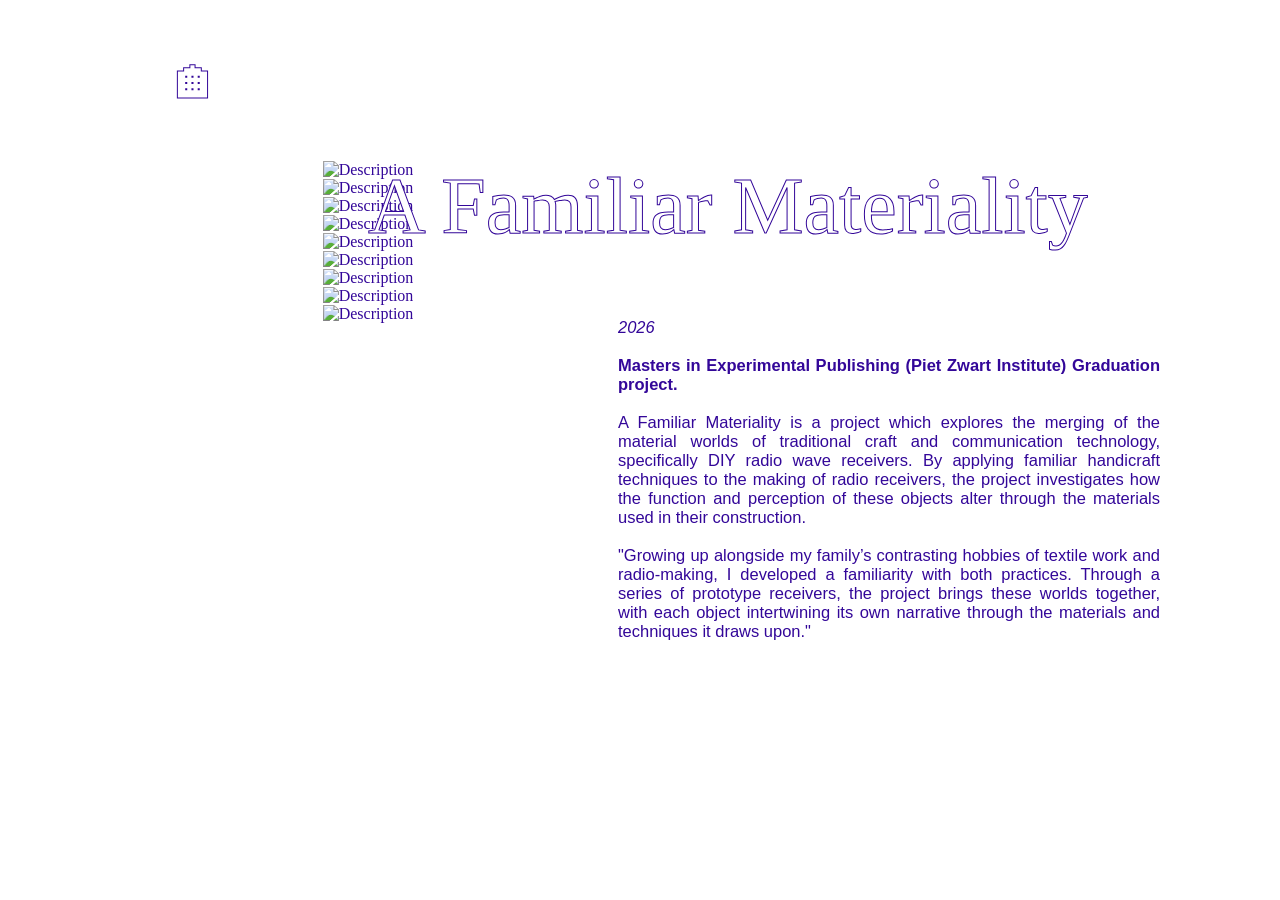
==== afamiliarmateriality.html @ bce734e3 "Add files via upload" ====
<!DOCTYPE html>
<html>
<head>
    <meta name="viewport" content="width=device-width, initial-scale=1.0">
    <title>Martina Farrugia</title>
    <link rel="stylesheet" href="artworkpages.css">
</head>
<body>

<a href="martinafarrugia.html"><h1>🏠︎</h1></a><br>

<div class="content">

  <div class="fixed-column">
    <img src="website images/projects/afm/afm_1.jpeg" alt="Description">
    <img src="website images/projects/afm/afm_2.jpeg" alt="Description">
    <img src="website images/projects/afm/afm_3.jpeg" alt="Description">
    <img src="website images/projects/afm/afm_4.jpeg" alt="Description">
    <img src="website images/projects/afm/afm_5.jpeg" alt="Description">
    <img src="website images/projects/afm/afm_6.jpeg" alt="Description">
        <img src="website images/projects/afm/afm_7.jpeg" alt="Description">
    <img src="website images/projects/afm/afm_8.jpeg" alt="Description">
    <img src="website images/projects/afm/afm_9.jpeg" alt="Description">



  </div>

  <span class="title">
  A Familiar Materiality
  <img class="preview"
       src="website images/diagrams/mothersarchive.png"s>
</span>

  <p>
    <i>2026</i>
    <br><br>
<b>Masters in Experimental Publishing (Piet Zwart Institute) Graduation project. </b>
    <br><br>
A Familiar Materiality is a project which explores the merging of the material worlds of traditional craft and communication technology, specifically DIY radio wave receivers. By applying familiar handicraft techniques to the making of radio receivers, the project investigates how the function and perception of these objects alter through the materials used in their construction.
<br><br>
"Growing up alongside my family’s contrasting hobbies of textile work and radio-making, I developed a familiarity with both practices. Through a series of prototype receivers, the project brings these worlds together, with each object intertwining its own narrative through the materials and techniques it draws upon."  </p>

</div>
</body>
</html>
---- artworkpages.css ----
body {
  font-family: 'Times New Roman', Times, serif;
  padding-left: 160px;
  padding-right: 160px;
  padding-top: 10px;
  padding-bottom: 10px;
  color: #330799;
}

.content {
  position: relative; /* for the overlap */
}

/* image column */
.fixed-column {
  float: left;
  width: 400px;
  display: flex;
  flex-direction: column;
  align-items: center;
  gap: 0px;
  margin-right: 20px;
  padding-bottom: 50px;
}

.fixed-column img {
  max-width: 100%;
  height: auto;
}

/* this helps the title overlap the images */
.title {
  font-size: 80px;
  line-height: 70px;
  color: white;
  -webkit-text-stroke: 1px #330799;

  position: absolute;
  top: 10px;
  left: 200px;
  z-index: 10;
}

.title:hover {
  color: #71be52;
  -webkit-text-stroke: 1px #71be52;
  font-style: italic;
}

/* text about work */
p {
  padding-left: 450px;
  padding-right:120px;
  text-align: left;
  text-justify: inter-word;
  padding-top: 140px;
  text-align: justify;
  text-justify: inter-word;
  font-size: 16.5px;
  position:fixed;
  font-family:sans-serif;
}

/* info page */
h2 {
  text-align: right;
  font-size: 40px;
  color: white;
  -webkit-text-stroke: 0.01px #330799;
}

/* the house icon takes you back to the homepage */
h1 {
    font-size:50px;
    font-family: sans-serif;
  color: white;
  -webkit-text-stroke: 1px #330799; }
h1:hover {
  font-size: 50px;
   color: #71be52;
     -webkit-text-stroke: 1px #71be52;
  font-style: italic;
}

a {
  text-decoration: none;
}

a:hover {
  text-decoration: none;
}

.title {
  position: absolute;
  top: 10px;
  left: 200px;
  z-index: 10;
}

.preview {
  display: none;
  position: absolute;
  top: 80px;
  left: 0;
  width: 300px;
}

.title:hover .preview {
  display: block;
}

/* PHONE */
@media (max-width: 768px) {

  body {
    padding: 20px;
  }

  h1 {
    font-size: 36px;
    -webkit-text-stroke: 0.5px #330799;
  }

  .fixed-column {
    width: 180px;
    margin-right: 15px;
  }

  .title {
    font-size: 42px;
    line-height: 40px;
    left: 90px;
    top: 10px;
  }

  .preview {
    width: 180px;
  }

  p {
    padding-left: 210px;
    padding-right: 20px;
    padding-top: 85px;
    font-size: 8px;
    text-align: justify;
    hyphens: auto;
    -webkit-hyphens: auto;
  }

}
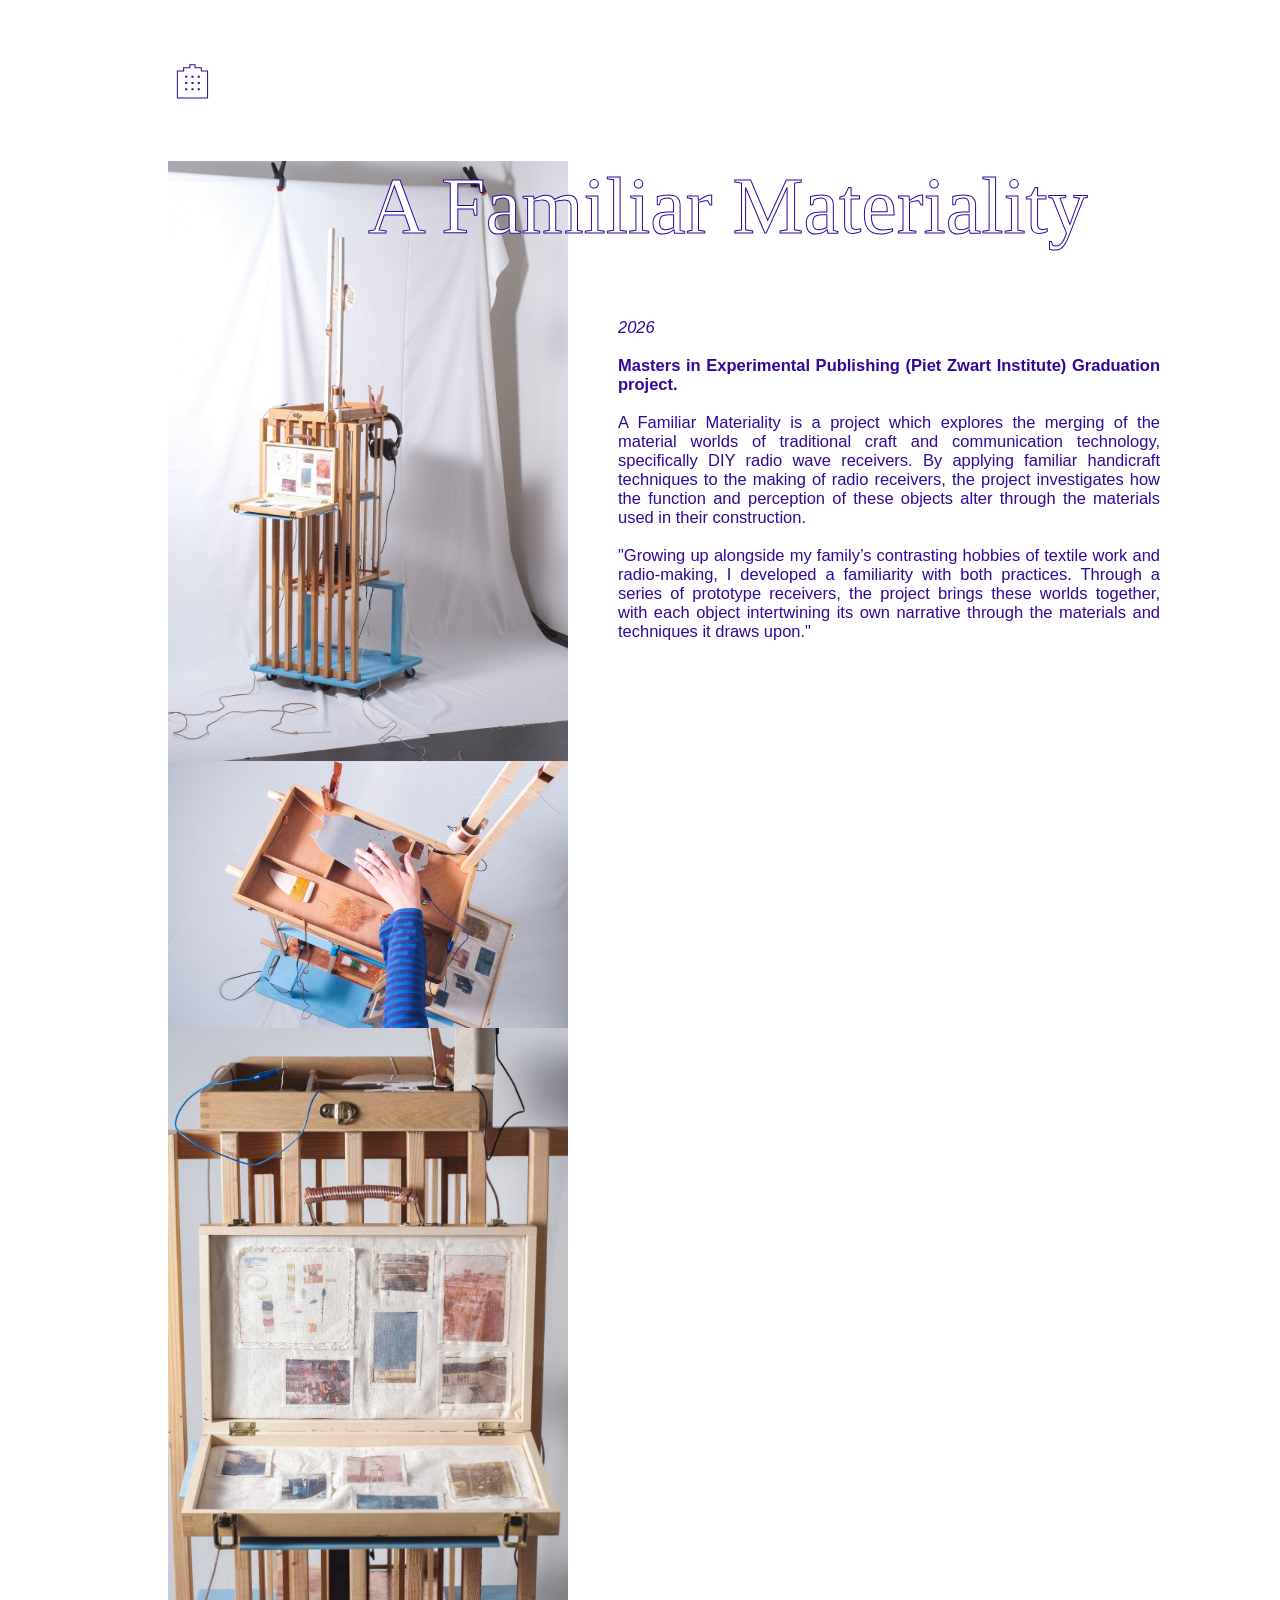
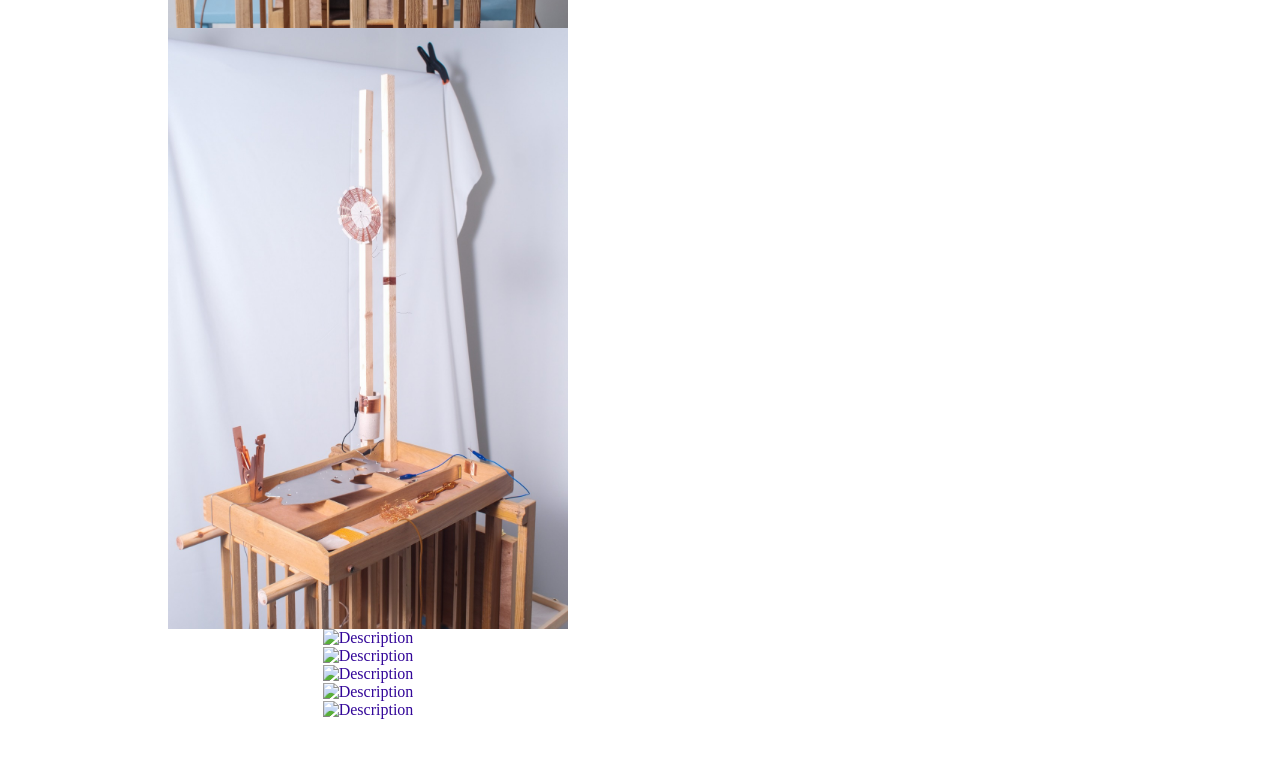
==== commit 373c3f2a: "Update afamiliarmateriality.html" ====
--- a/afamiliarmateriality.html
+++ b/afamiliarmateriality.html
@@ -12,10 +12,10 @@
 <div class="content">
 
   <div class="fixed-column">
-    <img src="website images/projects/afm/afm_1.jpeg" alt="Description">
-    <img src="website images/projects/afm/afm_2.jpeg" alt="Description">
-    <img src="website images/projects/afm/afm_3.jpeg" alt="Description">
-    <img src="website images/projects/afm/afm_4.jpeg" alt="Description">
+    <img src="afm/afm_1.jpeg" alt="Description">
+    <img src="afm/afm_2.jpeg" alt="Description">
+    <img src="afm/afm_3.jpeg" alt="Description">
+    <img src="afm/afm_4.jpeg" alt="Description">
     <img src="website images/projects/afm/afm_5.jpeg" alt="Description">
     <img src="website images/projects/afm/afm_6.jpeg" alt="Description">
         <img src="website images/projects/afm/afm_7.jpeg" alt="Description">
@@ -43,4 +43,4 @@
 
 </div>
 </body>
-</html>+</html>
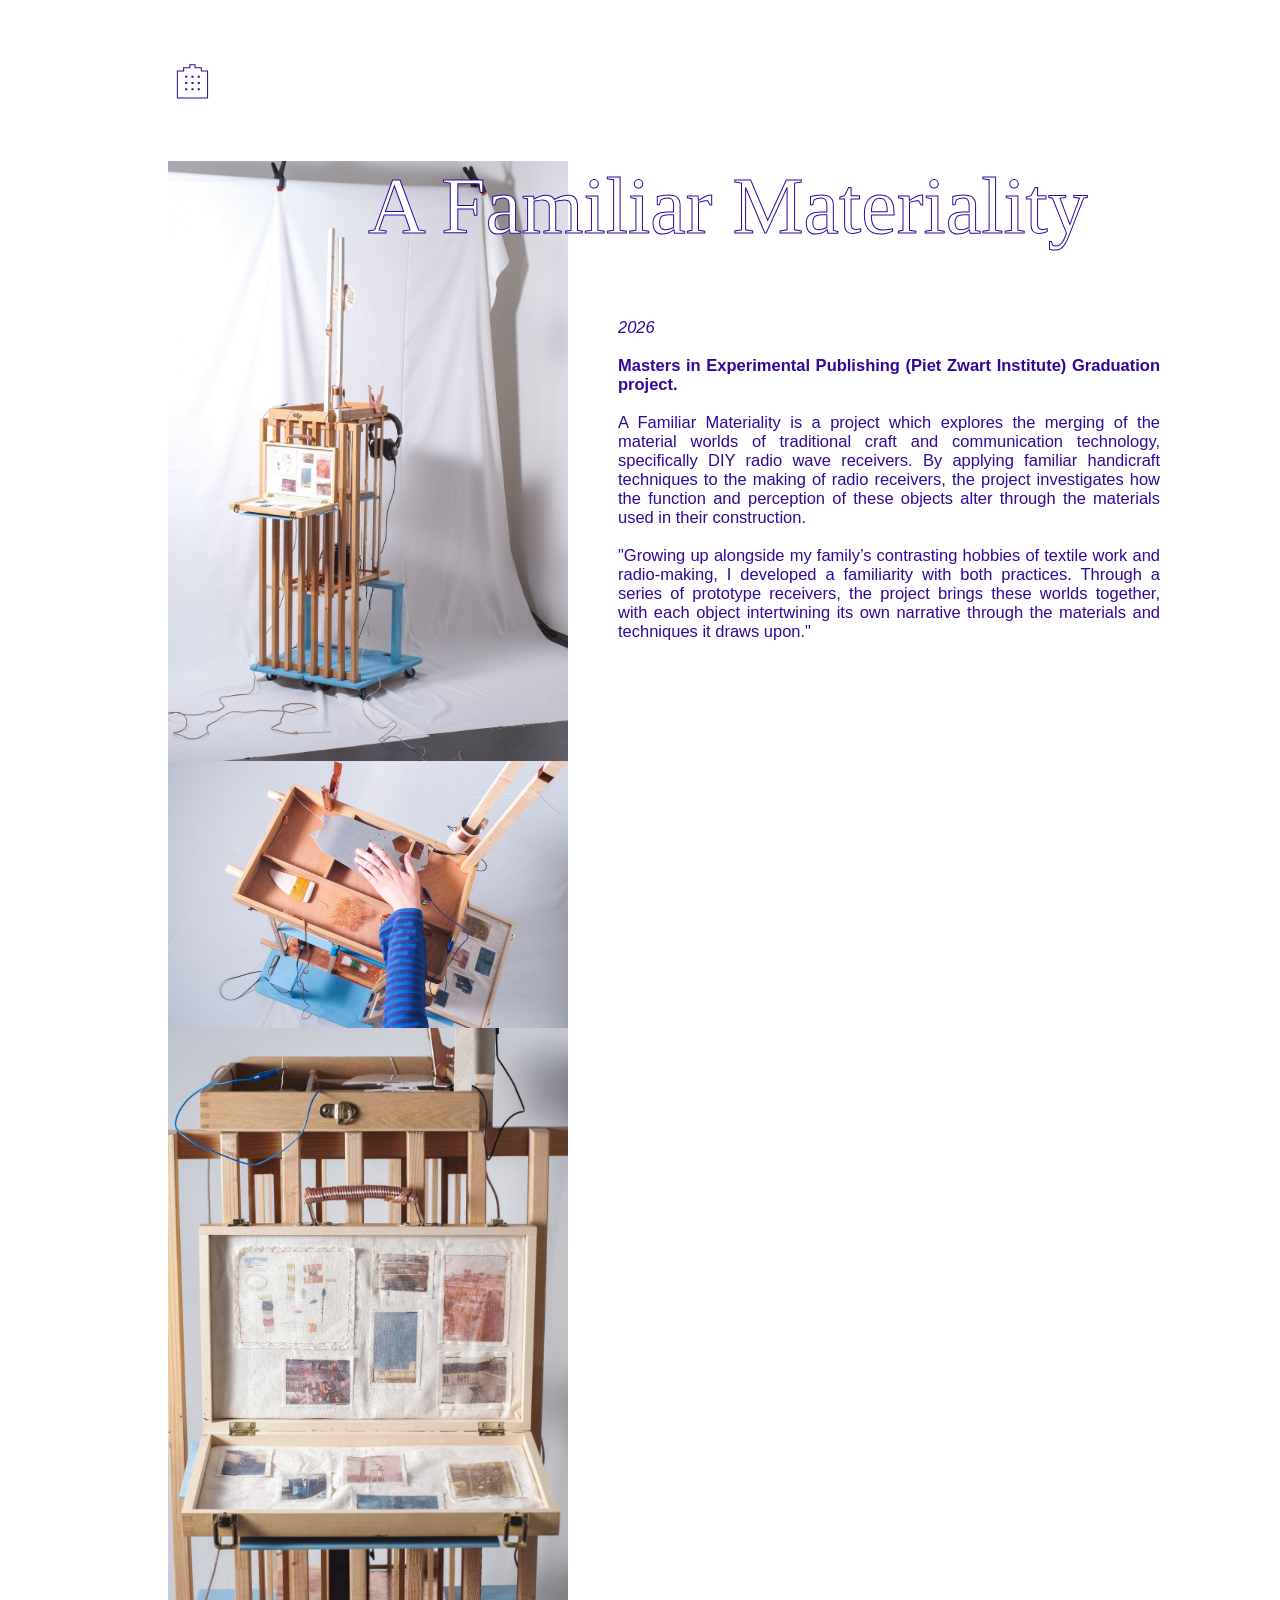
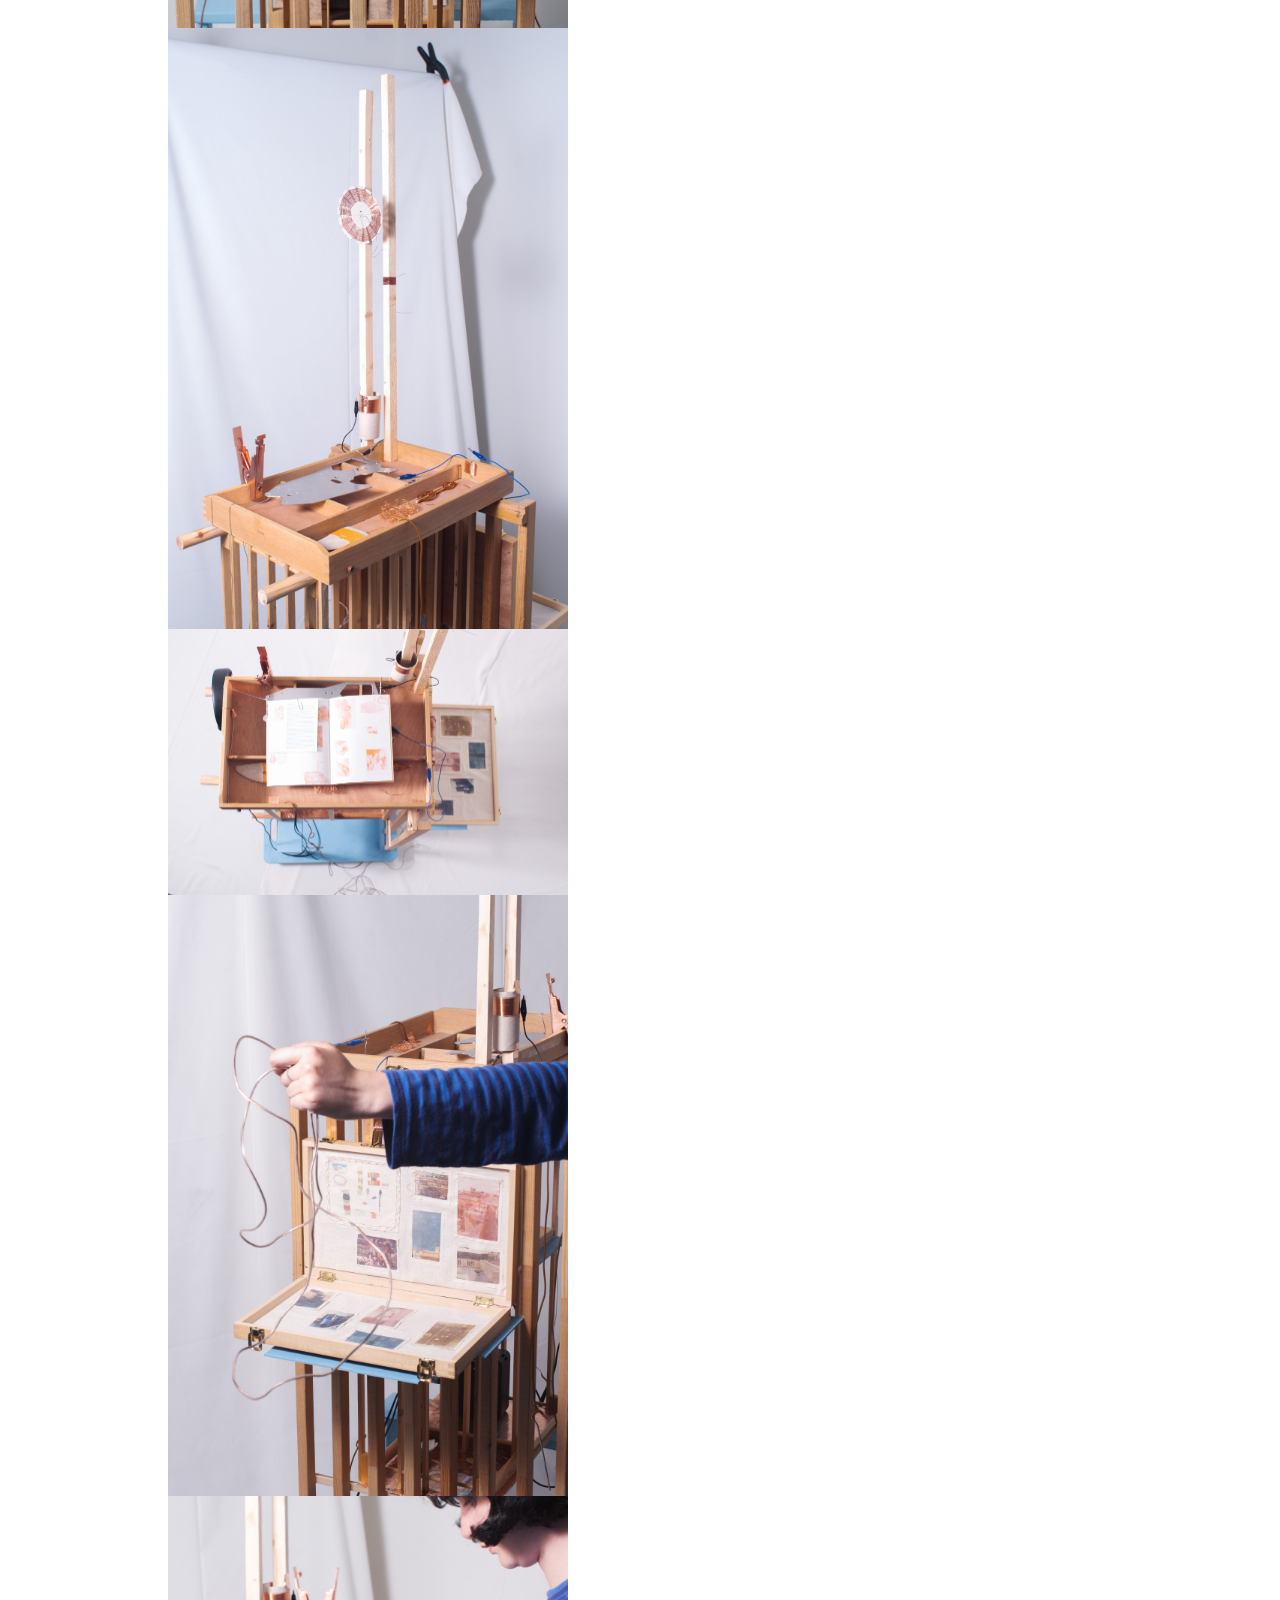
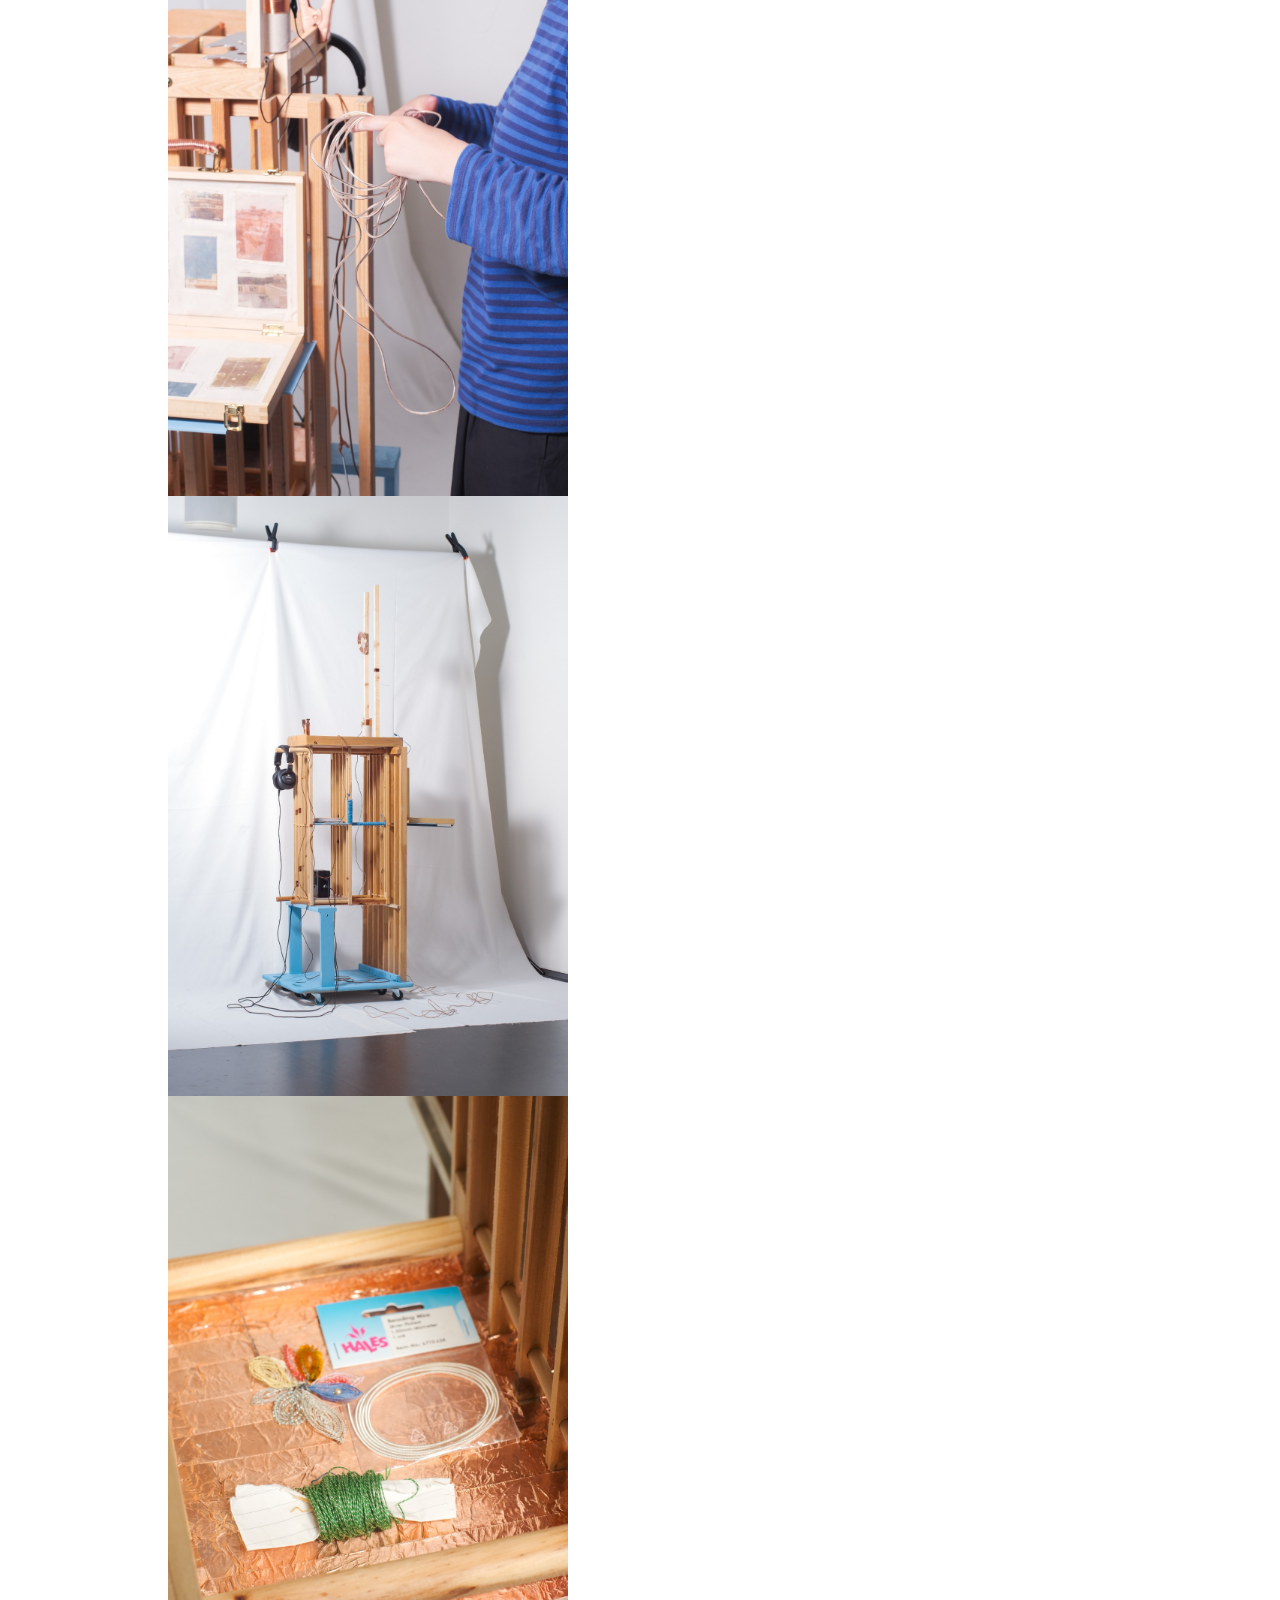
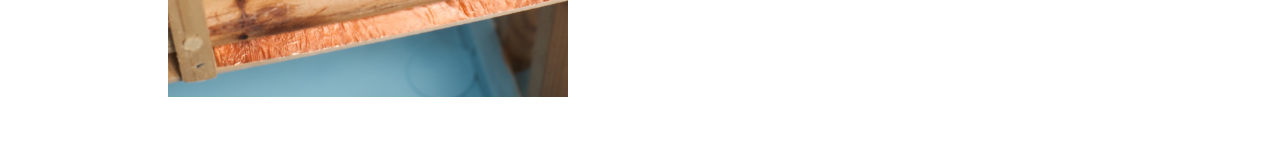
==== commit 2c678c93: "Update afamiliarmateriality.html" ====
--- a/afamiliarmateriality.html
+++ b/afamiliarmateriality.html
@@ -16,11 +16,11 @@
     <img src="afm/afm_2.jpeg" alt="Description">
     <img src="afm/afm_3.jpeg" alt="Description">
     <img src="afm/afm_4.jpeg" alt="Description">
-    <img src="website images/projects/afm/afm_5.jpeg" alt="Description">
-    <img src="website images/projects/afm/afm_6.jpeg" alt="Description">
-        <img src="website images/projects/afm/afm_7.jpeg" alt="Description">
-    <img src="website images/projects/afm/afm_8.jpeg" alt="Description">
-    <img src="website images/projects/afm/afm_9.jpeg" alt="Description">
+    <img src="afm/afm_5.jpeg" alt="Description">
+    <img src="afm/afm_6.jpeg" alt="Description">
+    <img src="afm/afm_7.jpeg" alt="Description">
+    <img src="afm/afm_8.jpeg" alt="Description">
+    <img src="afm/afm_9.jpeg" alt="Description">
 
 
 
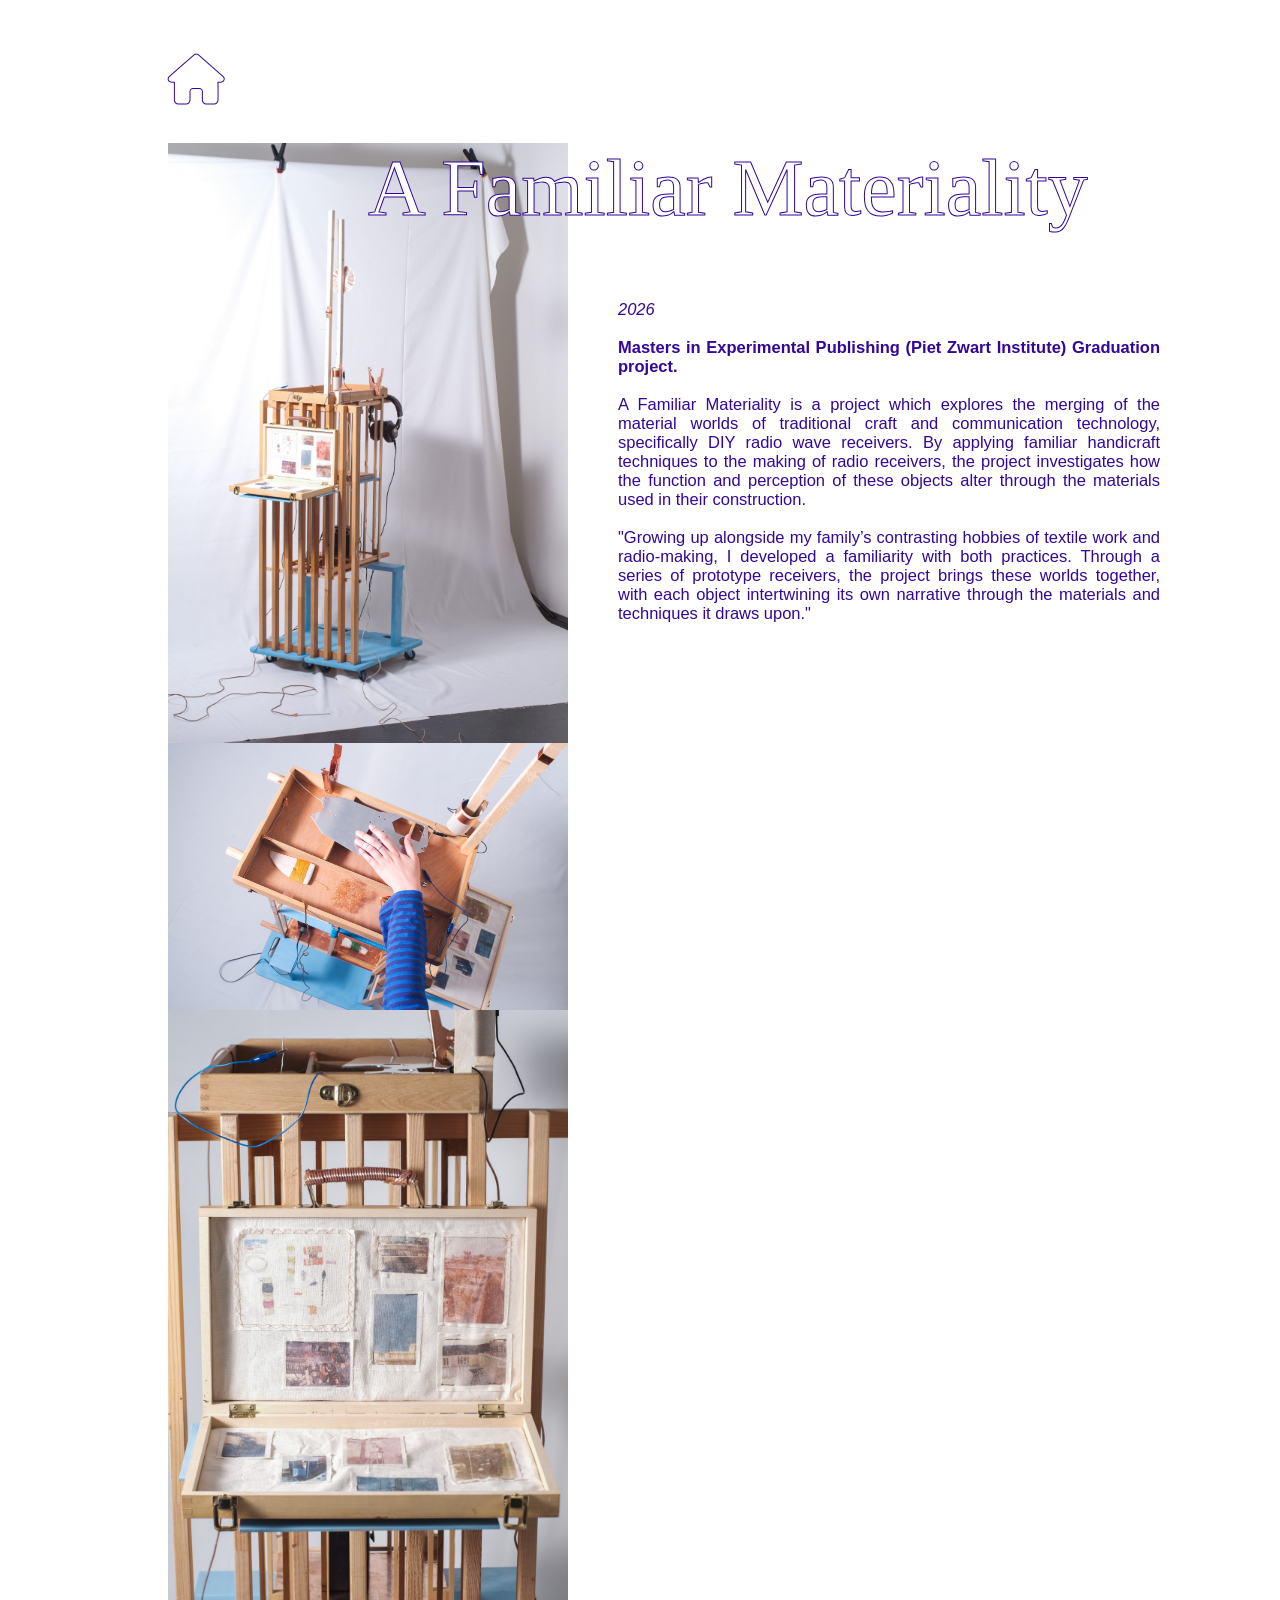
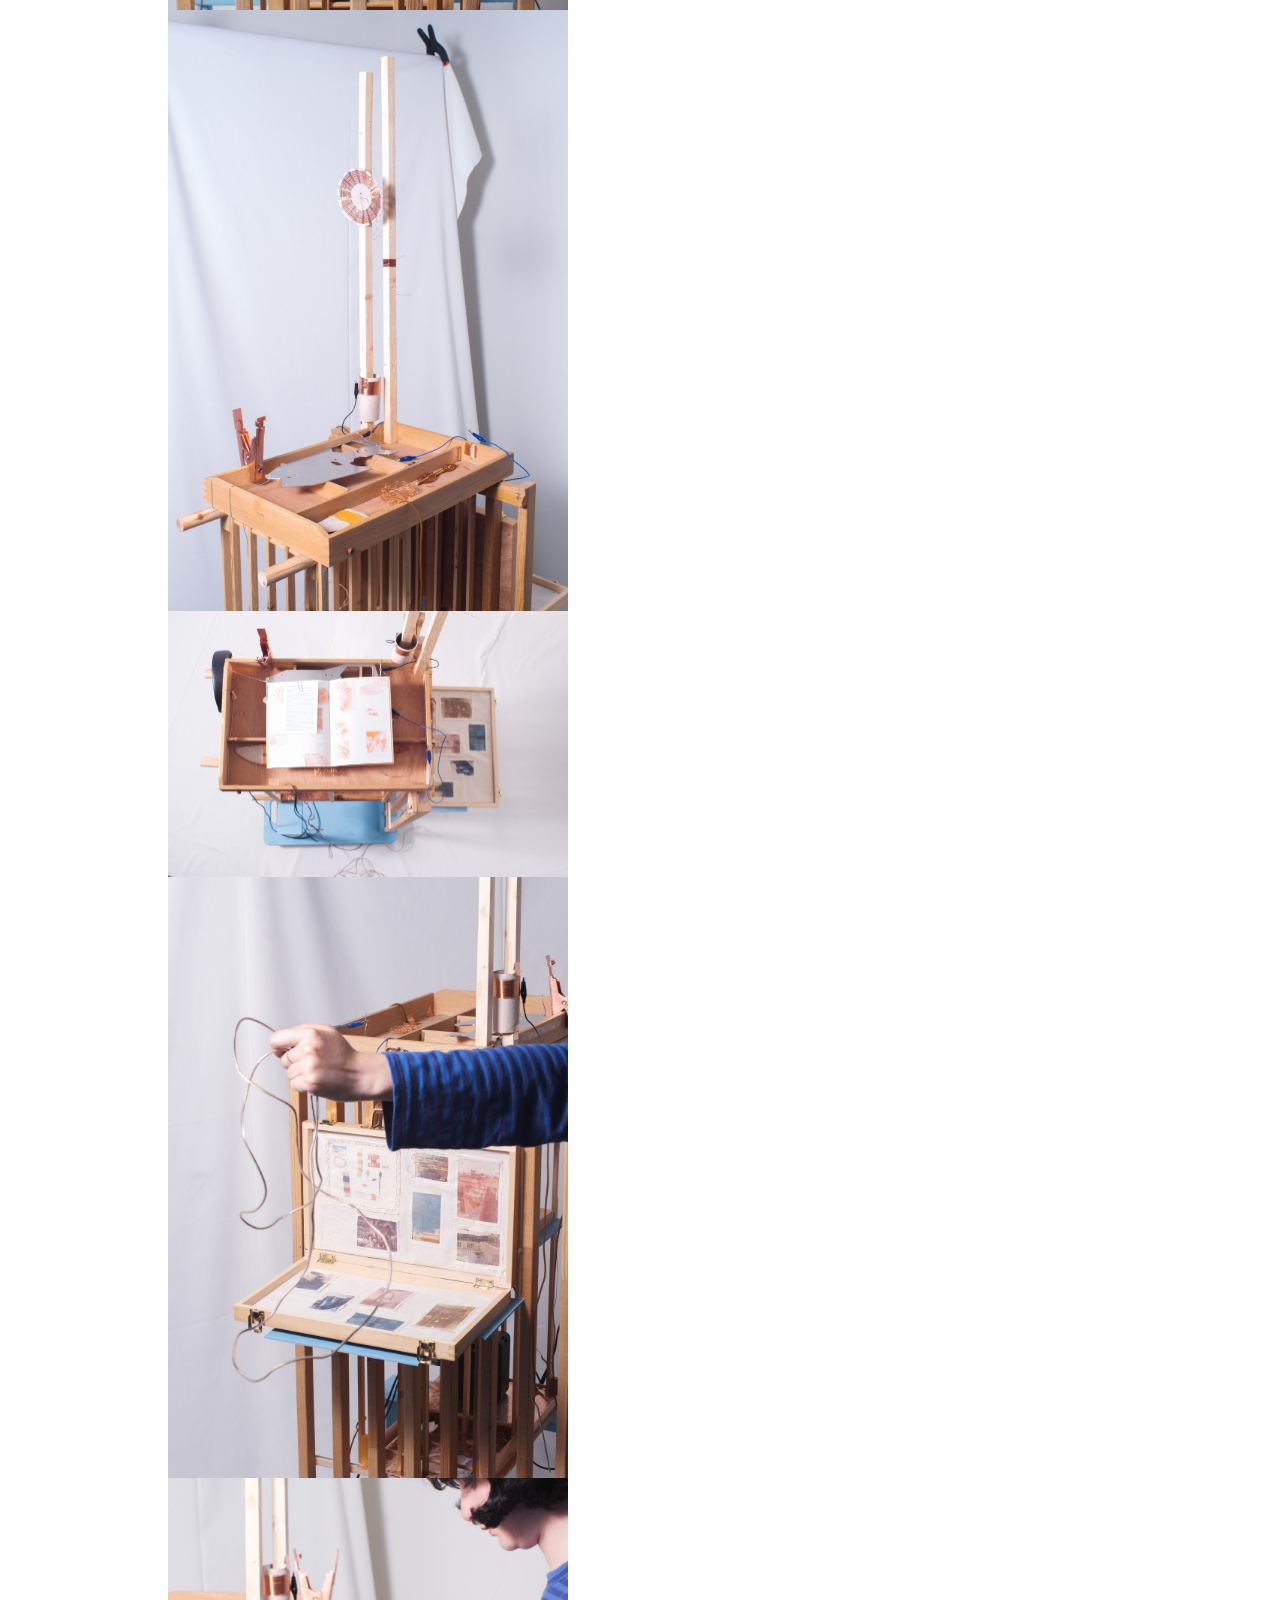
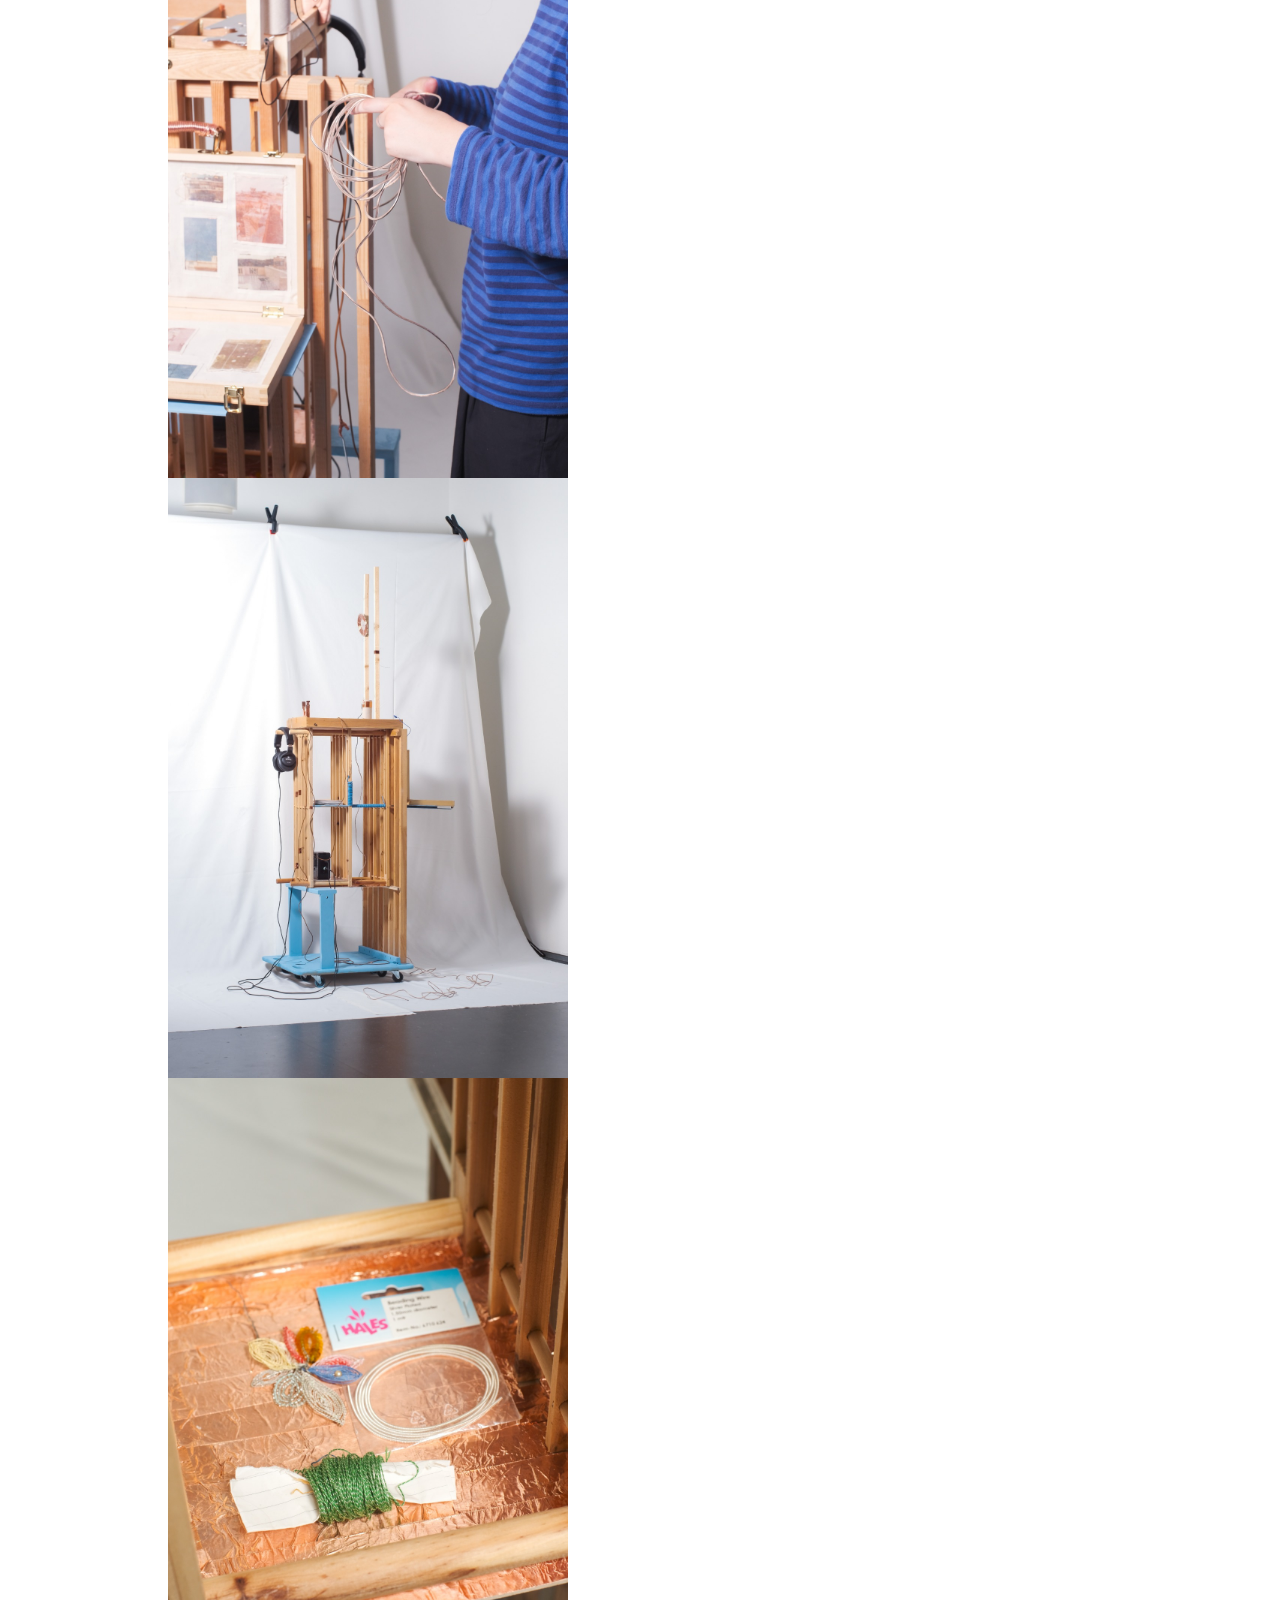
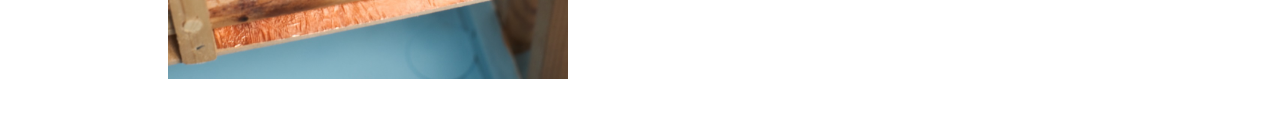
==== commit 498824a9: "Update afamiliarmateriality.html" ====
--- a/afamiliarmateriality.html
+++ b/afamiliarmateriality.html
@@ -6,8 +6,12 @@
     <link rel="stylesheet" href="artworkpages.css">
 </head>
 <body>
+    <link rel="stylesheet" href="https://cdnjs.cloudflare.com/ajax/libs/font-awesome/6.7.2/css/all.min.css">
+</head>
+<a href="index.html">
+  <h1><i class="fa-solid fa-house"></i></h1>
+</a>
 
-<a href="martinafarrugia.html"><h1>🏠︎</h1></a><br>
 
 <div class="content">
 
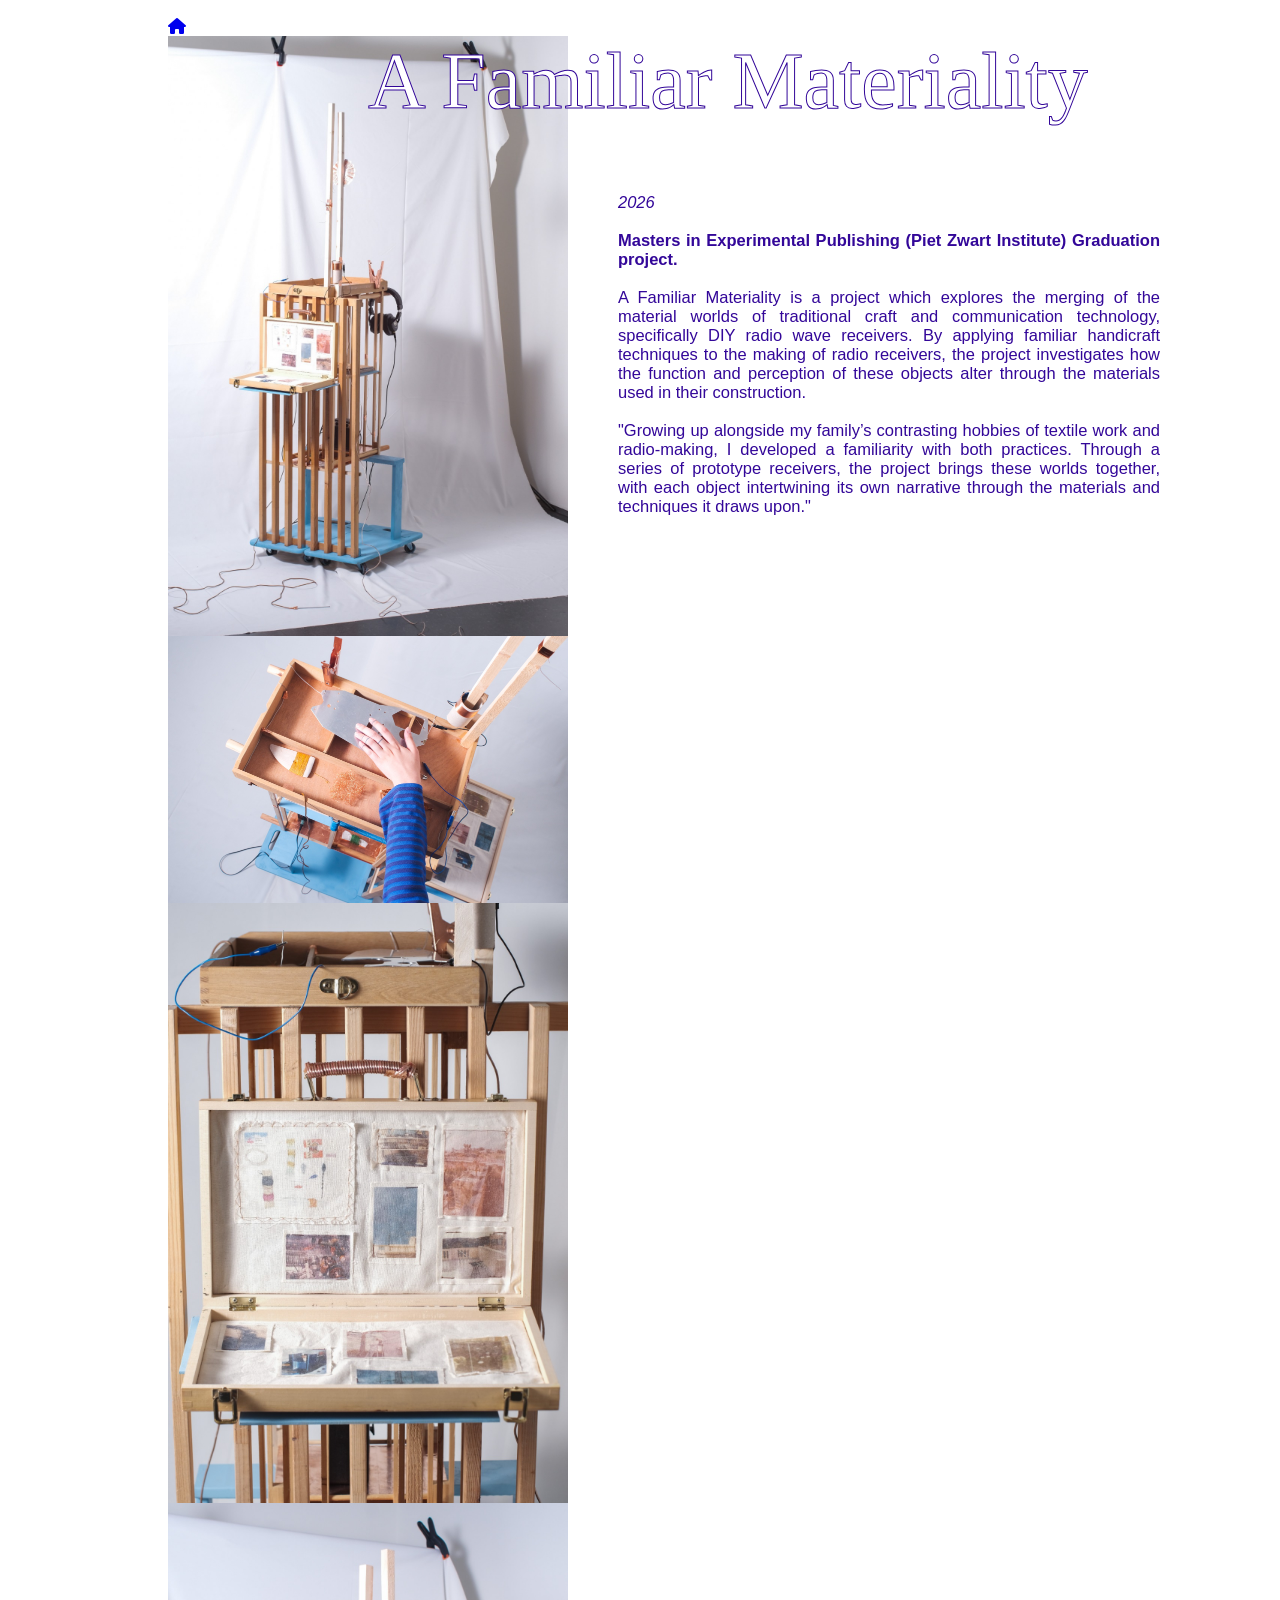
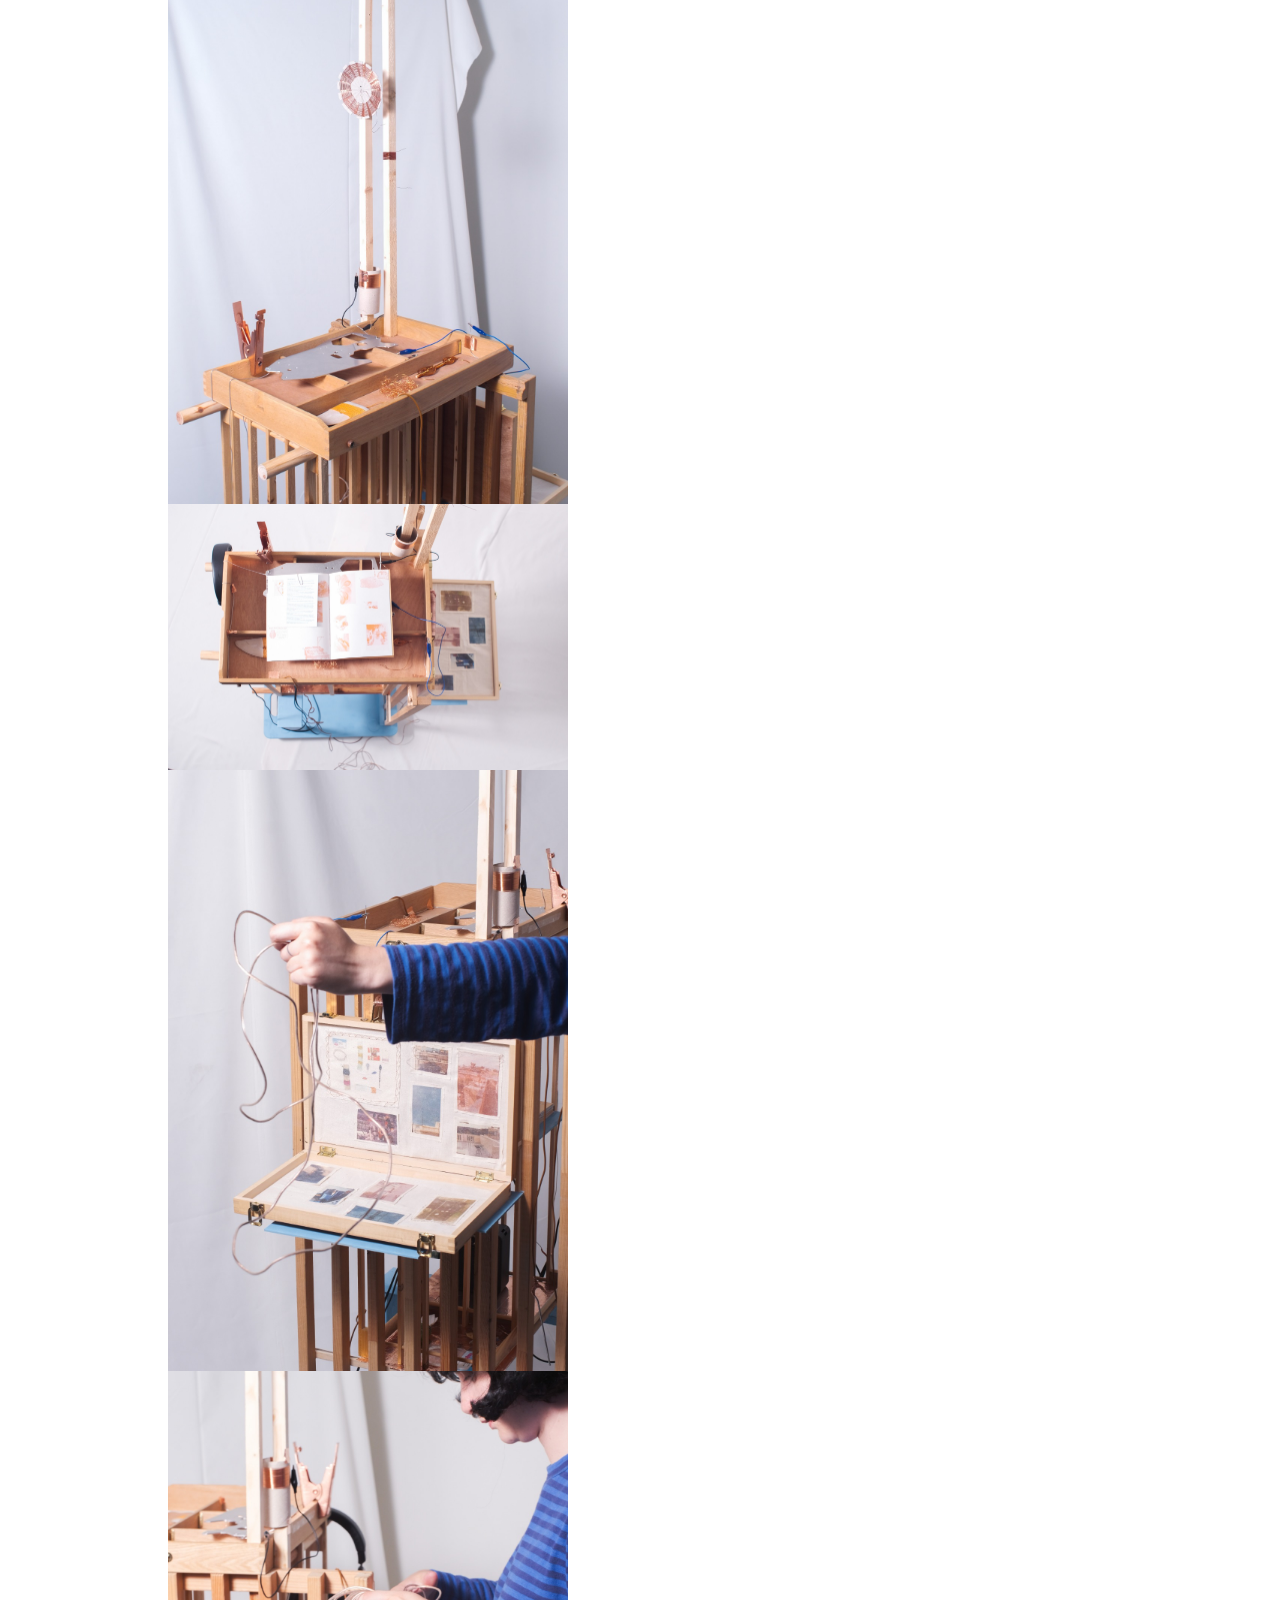
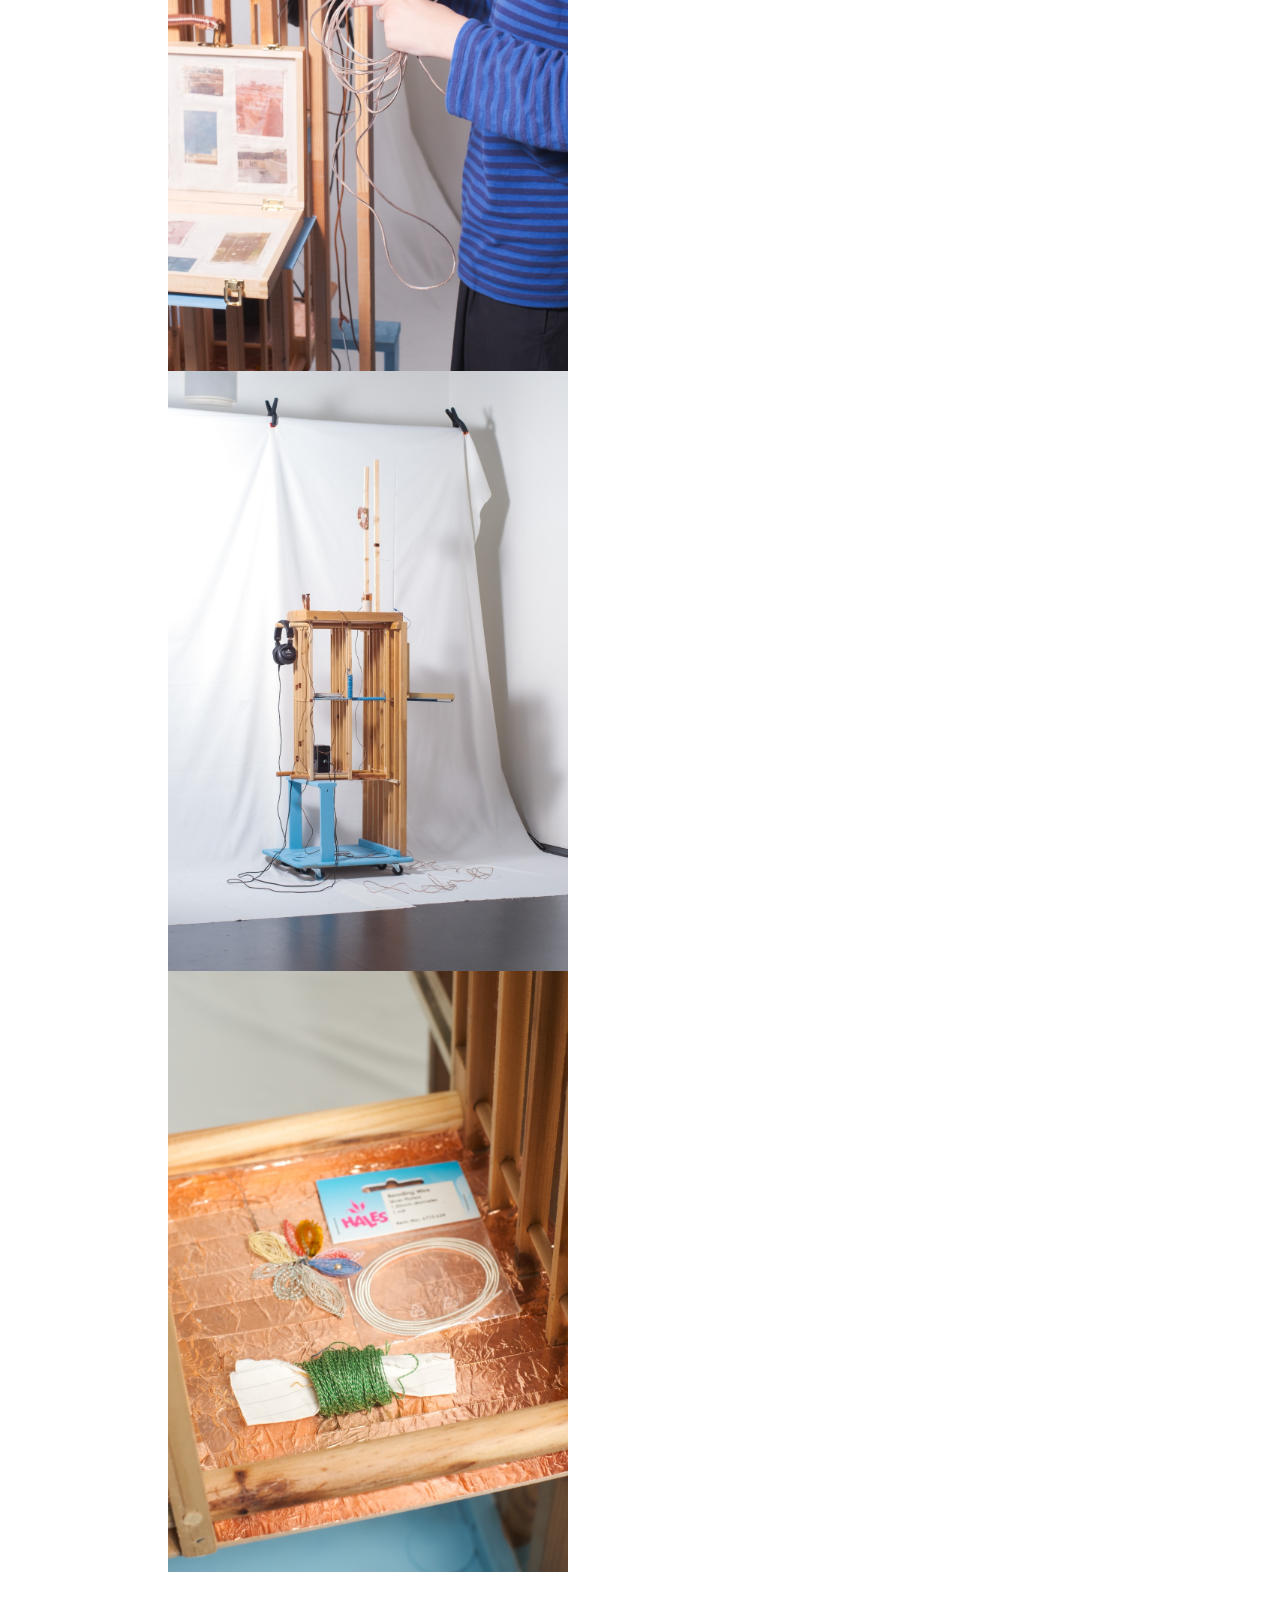
==== commit be178b6d: "Update afamiliarmateriality.html" ====
--- a/afamiliarmateriality.html
+++ b/afamiliarmateriality.html
@@ -8,8 +8,8 @@
 <body>
     <link rel="stylesheet" href="https://cdnjs.cloudflare.com/ajax/libs/font-awesome/6.7.2/css/all.min.css">
 </head>
-<a href="index.html">
-  <h1><i class="fa-solid fa-house"></i></h1>
+<a href="index.html" class="home-button" aria-label="Home">
+    <i class="fa-solid fa-house"></i>
 </a>
 
 
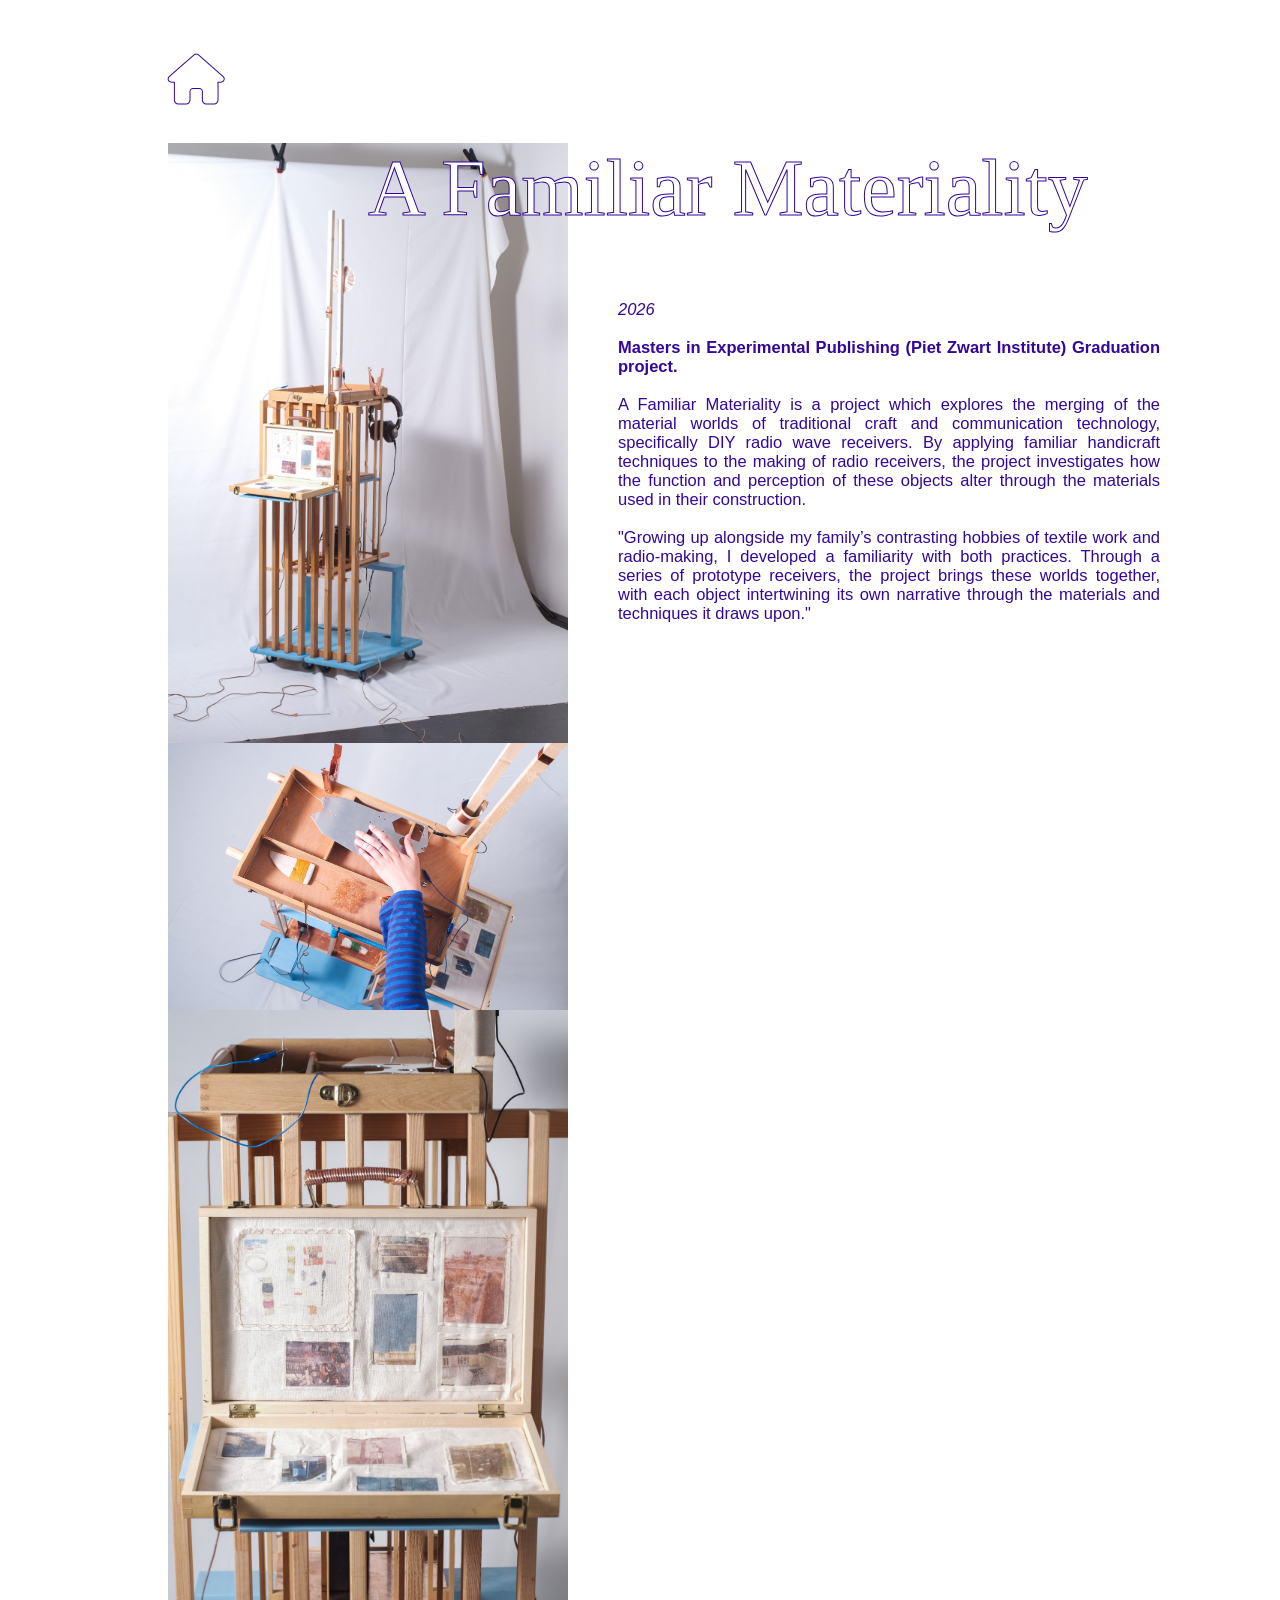
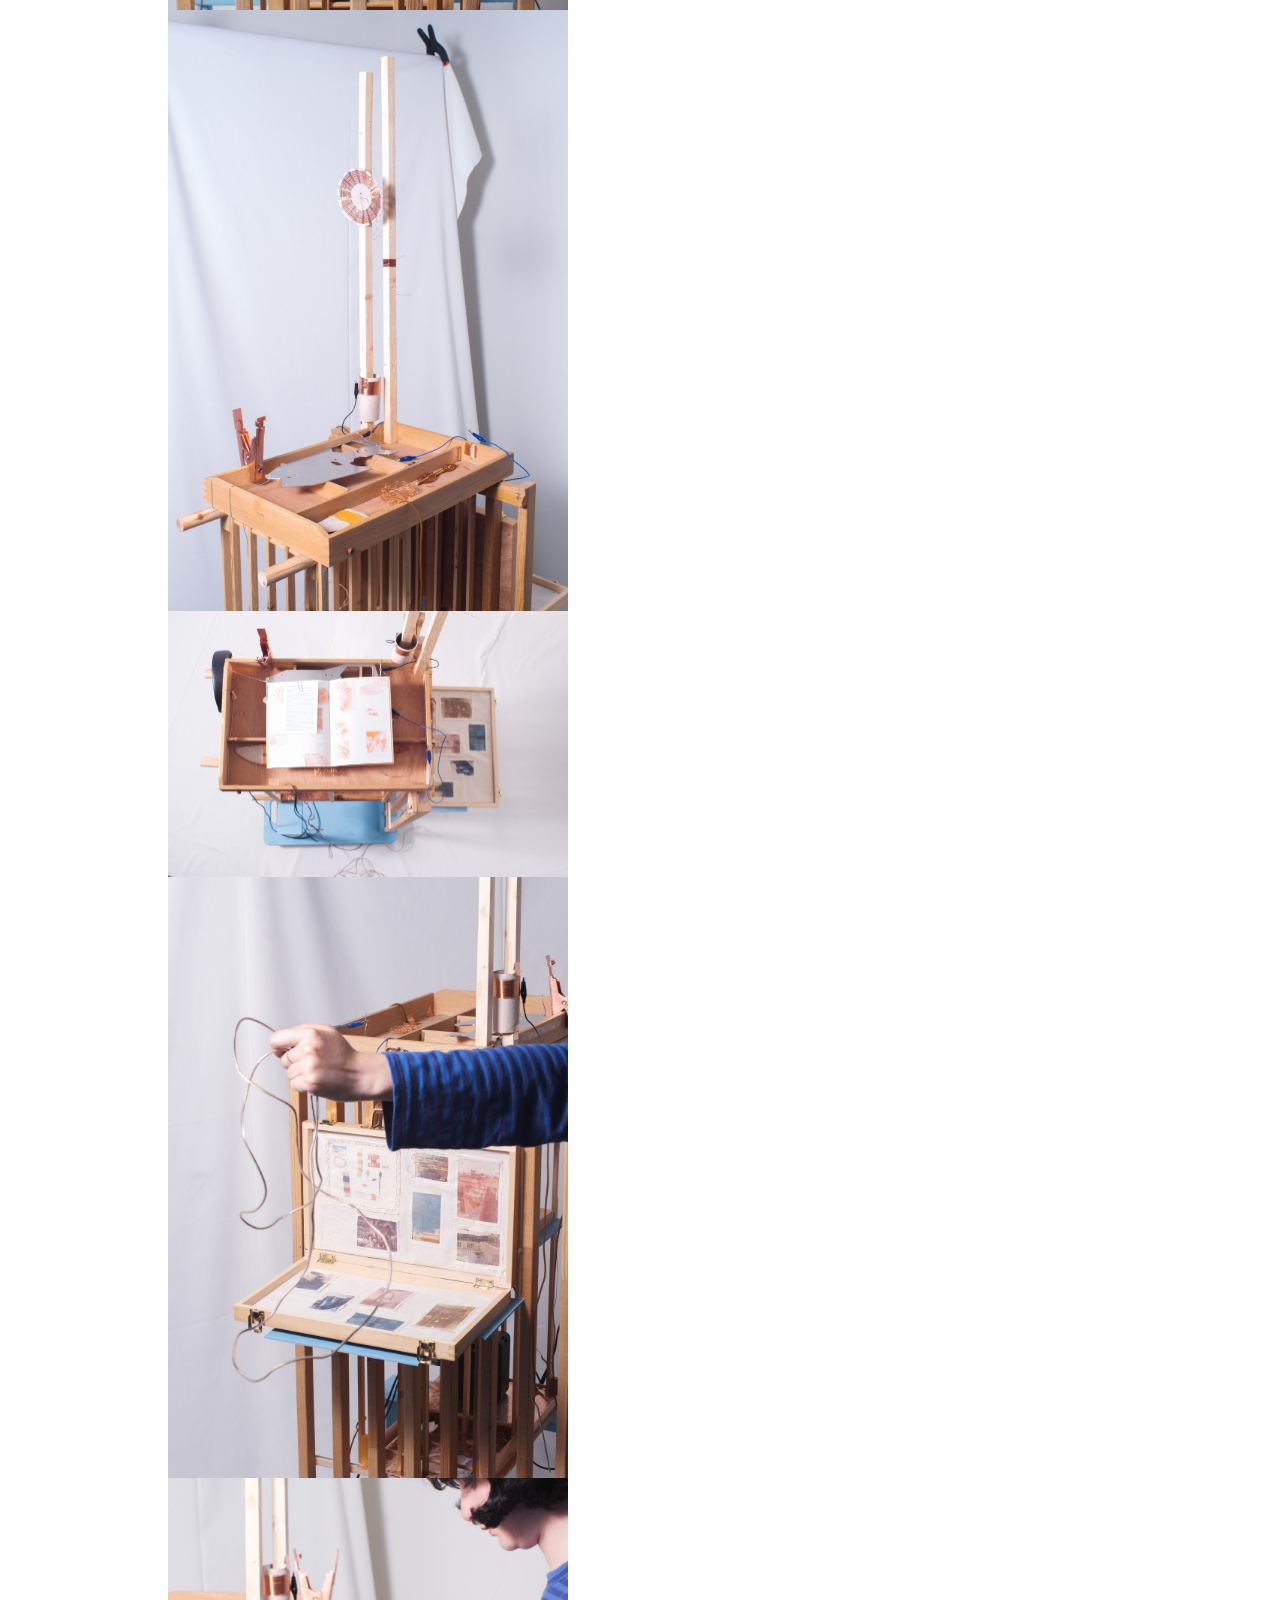
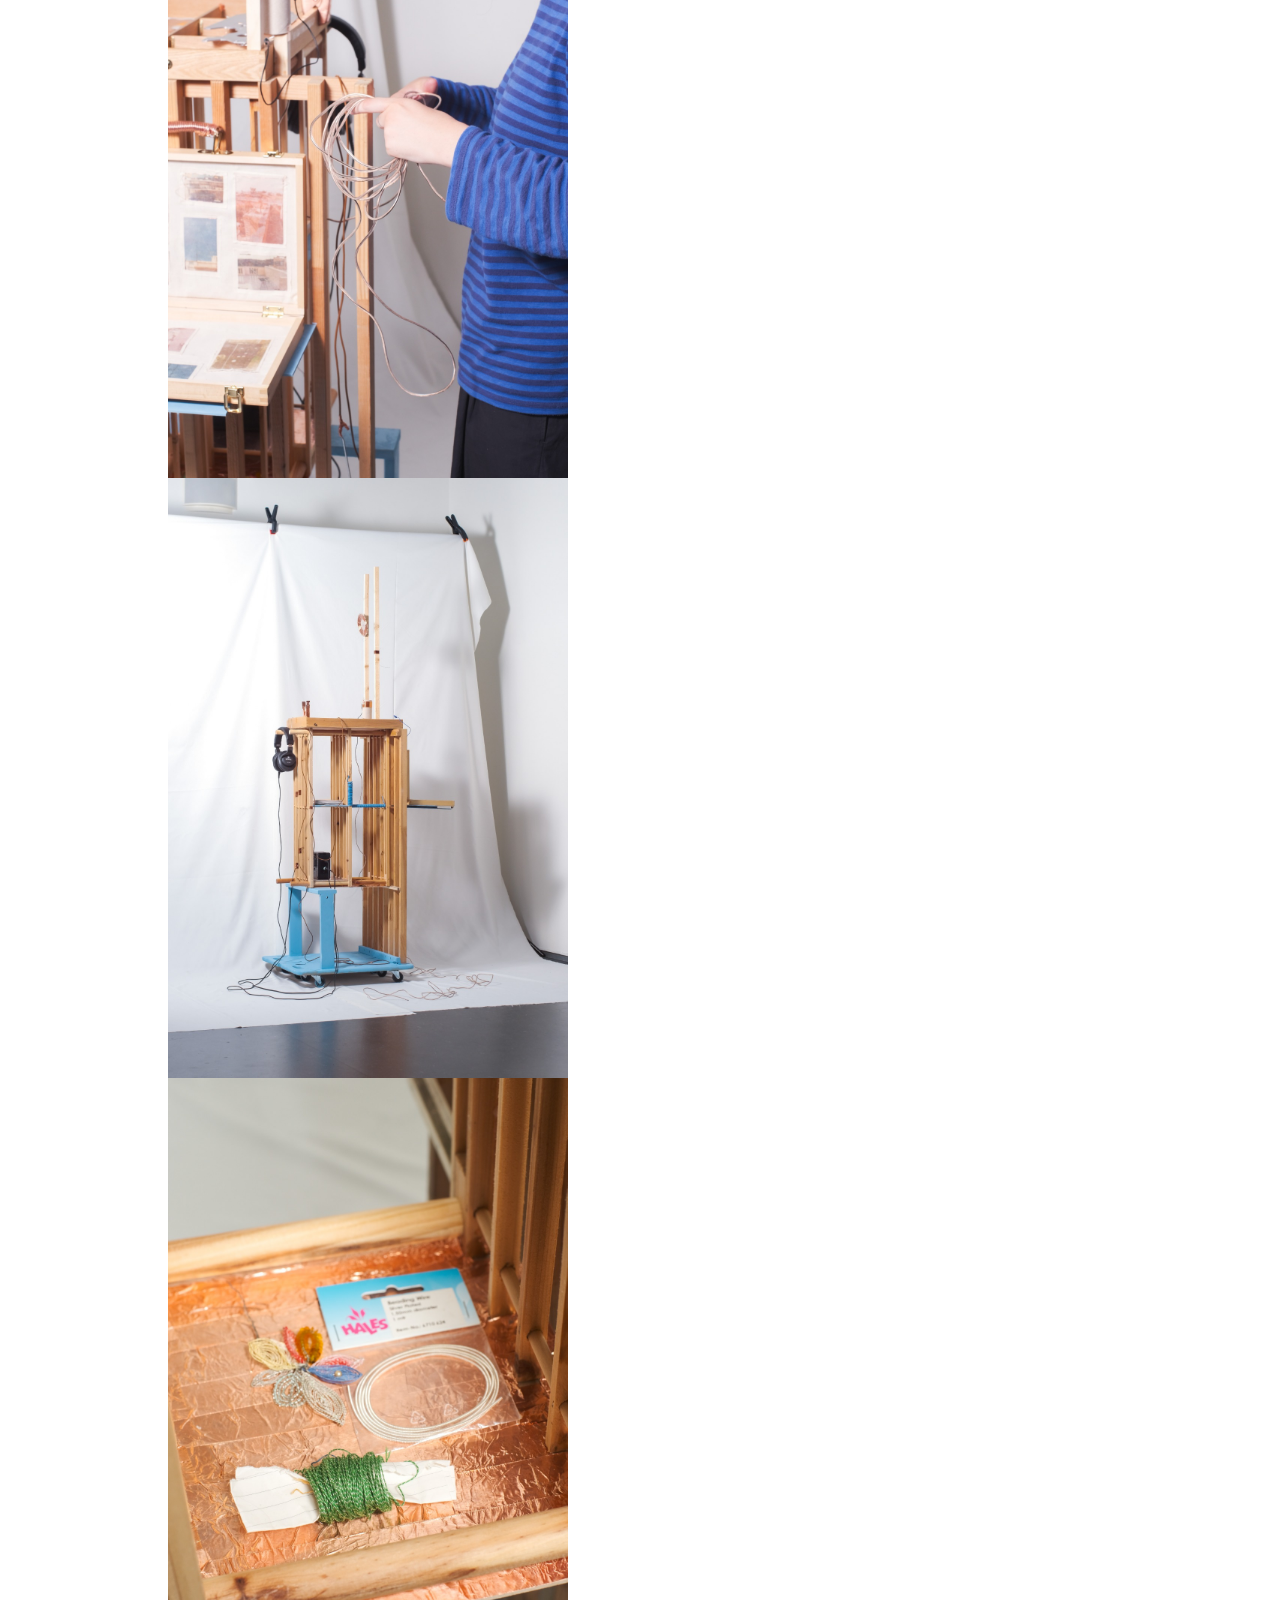
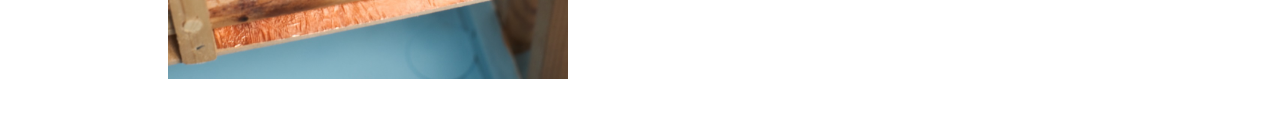
==== commit 033f6cbb: "Update afamiliarmateriality.html" ====
--- a/afamiliarmateriality.html
+++ b/afamiliarmateriality.html
@@ -8,8 +8,8 @@
 <body>
     <link rel="stylesheet" href="https://cdnjs.cloudflare.com/ajax/libs/font-awesome/6.7.2/css/all.min.css">
 </head>
-<a href="index.html" class="home-button" aria-label="Home">
-    <i class="fa-solid fa-house"></i>
+<a href="index.html">
+  <h1><i class="fa-solid fa-house"></i></h1>
 </a>
 
 
